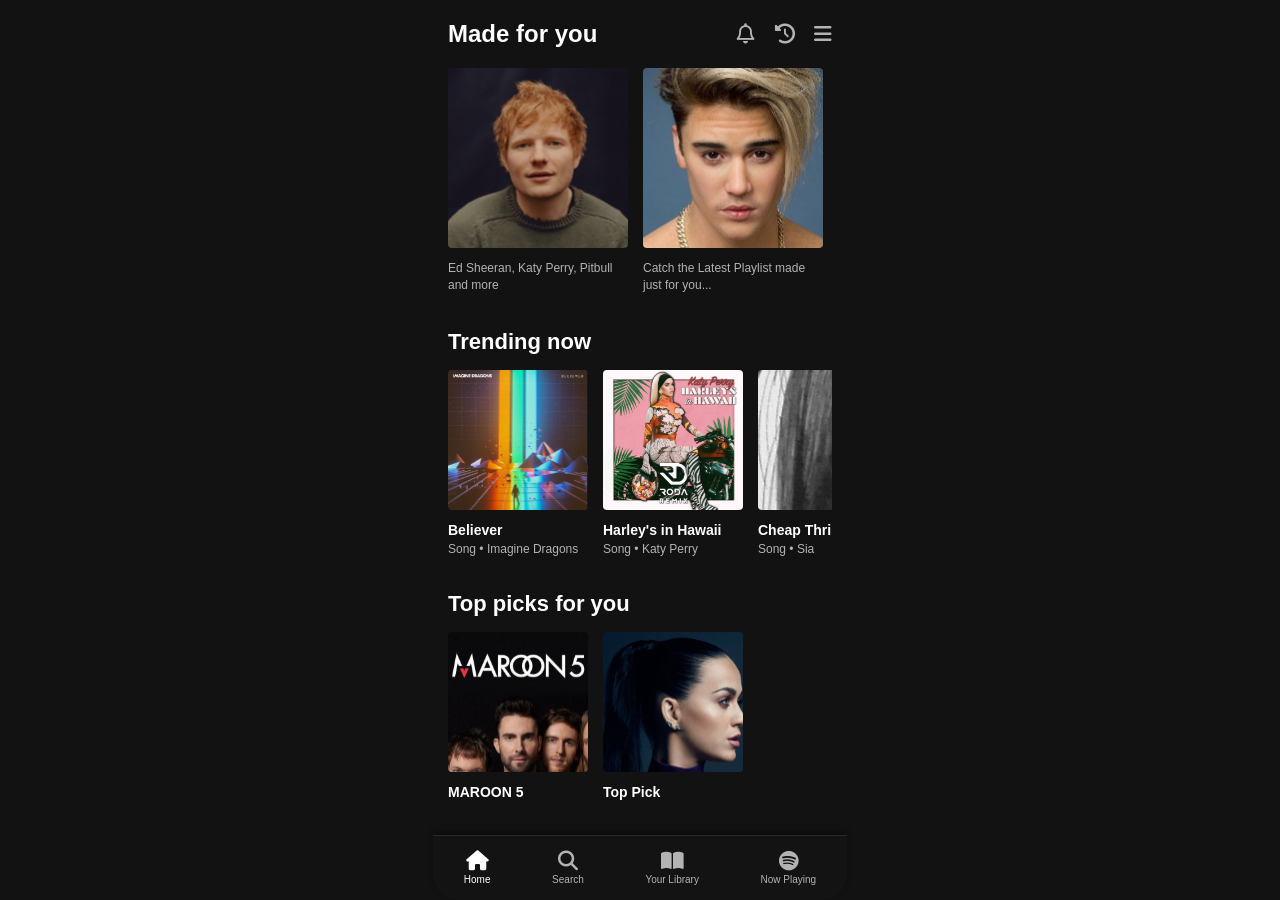
==== Home.html @ 3f7fc910 "first commit" ====
<!DOCTYPE html>
<html lang="en">

<head>
    <meta charset="UTF-8">
    <meta name="viewport" content="width=device-width, initial-scale=1.0">
    <title>Spotify - Home</title>
    <link rel="stylesheet" href="style.css">
    <link rel="stylesheet" href="https://cdnjs.cloudflare.com/ajax/libs/font-awesome/6.4.0/css/all.min.css">
</head>

<body class="app-body">

    <div id="sideMenu" class="side-menu">
        <div class="profile-section">
            
            <h3>Maha</h3>
        </div>
        <ul class="menu-list">
            <li><i class="fa-solid fa-house"></i> Home</li>
            <li><i class="fa-regular fa-comment-dots"></i> Messages</li>
            <li><i class="fa-regular fa-bell"></i> Notifications</li>
            <li><i class="fa-regular fa-bookmark"></i> Bookmarks</li>
            <li><i class="fa-regular fa-user"></i> Profile</li>
        </ul>
        <div class="nav-item" onclick="window.location.href='login.html'">
            <i  class="fa-solid fa-arrow-right-from-bracket"></i><br>Log out</div>
    </div>
   
    <div id="overlay" class="overlay" onclick="toggleMenu()"></div>

    <div class="main-content">
        <div class="header">
            <h2>Made for you</h2>
            <div class="header-icons">
                <i class="fa-regular fa-bell"></i>
                <i class="fa-solid fa-clock-rotate-left"></i>
                <i class="fa-solid fa-bars" onclick="toggleMenu()" style="cursor: pointer;"></i> <!-- زر فتح القائمة -->
            </div>
        </div>

        <div class="horizontal-scroll">
            <div class="card-large">
                <img src="images/Ed Sheeran.svg" alt="Ed Sheeran">
                <div class="card-text">Ed Sheeran, Katy Perry, Pitbull and more</div>
            </div>
            <div class="card-large">
                <img src="images/Justin Bieber.svg" alt="Catch the Latest">
                <div class="card-text">Catch the Latest Playlist made just for you...</div>
            </div>
        </div>

        <h2 class="section-title">Trending now</h2>
        <div class="horizontal-scroll">
            <div class="card-small">
                <img src="images/Believer Poster.svg" alt="Believer">
                <p class="song-title">Believer</p>
                <p class="song-artist">Song • Imagine Dragons</p>
            </div>
            <div class="card-small">
                <img src="images/Harley poster.svg" alt="Harley's">
                <p class="song-title">Harley's in Hawaii</p>
                <p class="song-artist">Song • Katy Perry</p>
            </div>
            <div class="card-small">
                <img src="images/Cheap Thrills.svg" alt="Song">
                <p class="song-title">Cheap Thrills</p>
                <p class="song-artist">Song • Sia</p>
            </div>
        </div>

        <h2 class="section-title">Top picks for you</h2>
        <div class="horizontal-scroll">
            <div class="card-small">
                <img src="images/Maroon 5.svg" alt="Maroon 5">
                <p class="song-title">MAROON 5</p>
            </div>
            <div class="card-small">
                <img src="images/Katy Perry.svg" alt="Top Pick">
                <p class="song-title">Top Pick</p>
            </div>
        </div>
    </div>

    <div class="bottom-nav">
        <div class="nav-item active" onclick="window.location.href='Home.html'"><i
                class="fa-solid fa-house"></i><br>Home</div>
        <div class="nav-item" onclick="window.location.href='search.html'"><i
                class="fa-solid fa-magnifying-glass"></i><br>Search</div>
         <div class="nav-item" onclick="window.location.href='playlist.html'">
             <i class="fa-solid fa-book-open"></i><br>Your Library
        </div>
        <div class="nav-item" onclick="window.location.href='player.html'">
        <i class="fa-brands fa-spotify"></i><br>Now Playing</div>

    <script src="script.js"></script>
</body>

</html>
---- style.css ----
:root {
    --green: #1ed760;
    --black: #121212;
    --panel: #181818;
    --muted: #b3b3b3;
    --white: #fff;
}

* {
    box-sizing: border-box;
}

body {
    margin: 0;
    font-family: Arial, Helvetica, sans-serif;
    background: var(--black);
    color: var(--white);
}

a {
    color: inherit;
    text-decoration: none;
}

button,
input {
    font: inherit;
}

button {
    cursor: pointer;
}

/* =========================
   Startup Screen
========================= */

.startup-page {
    min-height: 100vh;
    display: grid;
    place-content: center;
    justify-items: center;
    background: #000;
}
.social-icon {
    width: 20px;
    height: 20px;
    object-fit: contain;
    vertical-align: middle;
    margin-right: 10px;
}
.welcome-logo-img {
    width: 140px;
    height: auto;
    object-fit: contain;
    filter: brightness(0) invert(1);
}
.icon-btn img {
    width: 24px;
    height: 24px;
    object-fit: contain;
    display: block;
}

.icon-btn {
    display: flex;
    align-items: center;
    justify-content: center;
    border: none;
    background: transparent;
    cursor: pointer;
}
.icon-btn img {
    filter: brightness(0) invert(1);
}
/* Keep original playlist icon colors */
.playlist-toolbar .icon-btn img {
    filter: none;
}
/* =========================
   Authentication Pages
========================= */

.auth-page {
    min-height: 100vh;
    display: grid;
    place-items: center;
    padding: 24px;
    background: #121212;
}

.auth-card {
    width: min(100%, 390px);
    padding: 30px 28px;
    text-align: center;
}

.brand-mark {
    display: inline-grid;
    place-items: center;
    width: 48px;
    height: 48px;
    border-radius: 50%;
    background: #fff;
    color: #121212;
    font-size: 40px;
    font-weight: bold;
    line-height: .7;
    margin-bottom: 22px;
}

.auth-card h1 {
    font-size: 25px;
    line-height: 1.25;
    margin: 0 0 28px;
}

.auth-card form {
    text-align: left;
}

.auth-card label {
    display: block;
    font-weight: bold;
    font-size: 13px;
    margin: 15px 0 7px;
}

.auth-card input {
    width: 100%;
    padding: 14px;
    background: #242424;
    border: 1px solid #777;
    border-radius: 5px;
    color: white;
    outline: none;
}

.auth-card input:focus {
    border: 2px solid var(--green);
}

.btn {
    display: flex;
    align-items: center;
    justify-content: center;
    width: 100%;
    min-height: 44px;
    border-radius: 30px;
    font-weight: bold;
    border: 0;
    margin: 10px 0;
}

.btn-green {
    background: var(--green);
    color: #000;
}

.btn-green:hover {
    background: #39ed77;
    transform: scale(1.015);
}

.btn-outline {
    background: transparent;
    color: white;
    border: 1px solid #aaa;
}

.welcome-card .btn {
    margin: 9px 0;
}

.welcome-card .text-link {
    display: inline-block;
    margin-top: 10px;
    font-weight: bold;
}

.text-link:hover,
.auth-switch a:hover {
    text-decoration: underline;
}

.error {
    display: block;
    color: #ff7777;
    font-size: 12px;
    min-height: 15px;
    margin-top: 5px;
}

.hint {
    display: block;
    color: #aaa;
    font-size: 11px;
    margin: 7px 0;
}

.forgot-link {
    display: block;
    text-align: right;
    color: var(--green);
    font-size: 12px;
    margin: 10px 0 18px;
}

.auth-switch {
    font-size: 13px;
    color: #bbb;
    margin-top: 26px;
}

.auth-switch a {
    color: white;
    font-weight: bold;
}

.form-status,
.small-note {
    font-size: 12px;
    color: var(--green);
    min-height: 16px;
}

/* =========================
   Main Application
========================= */

.app-page {
    background: #090909;
    min-height: 100vh;
}

.app-shell {
    max-width: 1100px;
    margin: auto;
    min-height: 100vh;
    background: linear-gradient(180deg, #24213c 0, #111 340px);
    position: relative;
    padding-bottom: 90px;
}

/* Header */

.app-header {
    height: 64px;
    display: flex;
    align-items: center;
    justify-content: space-between;
    padding: 0 22px;
}

.app-brand {
    font-weight: 800;
    font-size: 20px;
    letter-spacing: -1px;
}

.app-brand span {
    color: var(--green);
}

.icon-actions {
    display: flex;
    align-items: center;
    gap: 10px;
}

.icon-btn {
    border: 0;
    background: transparent;
    color: inherit;
    font-size: 22px;
    padding: 7px;
}

.profile-open {
    font-size: 18px;
}

/* Main Content */

.main-content {
    padding: 15px 22px 35px;
}

.section {
    margin: 12px 0 30px;
}

.section-heading {
    display: flex;
    align-items: center;
    justify-content: space-between;
    margin-bottom: 14px;
}

.section-heading h1,
.section-heading h2,
.search-content h1 {
    font-size: 22px;
    margin: 0;
}

.section-heading a {
    font-size: 12px;
    color: #bbb;
}

/* Cards */

.card-grid.two {
    display: grid;
    grid-template-columns: repeat(2, minmax(0, 1fr));
    gap: 12px;
}

.horizontal-cards {
    display: flex;
    gap: 13px;
    overflow-x: auto;
    padding-bottom: 8px;
}

.media-card {
    width: 145px;
    flex: 0 0 145px;
    background: #202020;
    padding: 10px;
    border-radius: 7px;
    cursor: pointer;
}

.media-card img {
    width: 100%;
    aspect-ratio: 1;
    object-fit: cover;
    border-radius: 4px;
}

.media-card strong {
    display: block;
    font-size: 13px;
    margin: 8px 0 4px;
}

.media-card small {
    display: block;
    color: #aaa;
    font-size: 11px;
    line-height: 1.4;
}

.feature-card {
    display: flex;
    gap: 10px;
    align-items: center;
    background: #252525;
    border-radius: 7px;
    overflow: hidden;
    min-width: 0;
}

.feature-card img {
    width: 44%;
    aspect-ratio: 1;
    object-fit: cover;
}

.feature-card div {
    padding: 8px;
}

.feature-card strong {
    font-size: 12px;
}

.feature-card small {
    display: block;
    color: #aaa;
    font-size: 10px;
    margin-top: 5px;
}

/* =========================
   Search Screen
========================= */

.search-content h1 {
    margin: 10px 0 17px;
}

.search-box {
    display: flex;
    gap: 10px;
    align-items: center;
    background: #fff;
    color: #111;
    border-radius: 5px;
    padding: 0 12px;
    height: 44px;
}

.search-box span {
    font-size: 25px;
}

.search-box input {
    border: 0;
    outline: 0;
    width: 100%;
    background: transparent;
    color: #111;
    font-size: 13px;
}

.eyebrow {
    font-size: 11px;
    font-weight: bold;
    margin: 22px 0 10px;
}

.genre-grid {
    display: grid;
    grid-template-columns: repeat(2, minmax(0, 1fr));
    gap: 10px;
}

.genre-card {
    height: 92px;
    padding: 12px;
    border-radius: 5px;
    font-size: 14px;
    font-weight: bold;
    background: #7c55a5;
}

.genre-card.wine {
    background: #8e1739;
}

.genre-card.orange {
    background: #d9430b;
}

.genre-card.pink {
    background: #e90b58;
}

.genre-card.blue {
    background: #263f78;
}

.genre-card.teal {
    background: #367a8c;
}

.result-list {
    display: grid;
    gap: 8px;
}

.result-row {
    display: flex;
    align-items: center;
    gap: 12px;
    padding: 8px;
    border-radius: 5px;
    background: #1d1d1d;
}

.result-row img {
    width: 48px;
    height: 48px;
    object-fit: cover;
}

.result-row small {
    display: block;
    color: #aaa;
    margin-top: 4px;
}

/* =========================
   Bottom Navigation
========================= */

.bottom-nav {
    position: fixed;
    bottom: 0;
    left: 50%;
    transform: translateX(-50%);
    width: 100%;
    max-width: 414px;
    height: 65px;
    background: linear-gradient(180deg, #131313 0%, #131313 100%);
    box-shadow: 0 -4px 6px rgba(0, 0, 0, 0.3);
    backdrop-filter: blur(6px);
    -webkit-backdrop-filter: blur(6px);
    display: flex;
    justify-content: space-around;
    align-items: center;
    border-top: none;
    z-index: 20;
    border-bottom-left-radius: 23px;
    border-bottom-right-radius: 23px;
}

.bottom-nav a {
    display: grid;
    justify-items: center;
    gap: 4px;
    color: #aaa;
    font-size: 10px;
}

.bottom-nav a span {
    font-size: 20px;
}

.bottom-nav a.active {
    color: #fff;
}

/* =========================
   Profile Drawer
========================= */

.profile-overlay {
    position: fixed;
    inset: 0;
    background: #0009;
    z-index: 50;
    display: none;
    justify-content: flex-end;
}

.profile-overlay.open {
    display: flex;
}

.profile-drawer {
    width: min(310px, 84vw);
    height: 100%;
    background: #f7f7f7;
    color: #111;
    padding: 25px 20px;
    display: flex;
    flex-direction: column;
}

.profile-user {
    display: flex;
    align-items: center;
    gap: 12px;
    padding-bottom: 22px;
    border-bottom: 1px solid #ddd;
}

.profile-user img {
    width: 44px;
    height: 44px;
    border-radius: 50%;
    object-fit: cover;
}

.profile-user strong {
    font-size: 13px;
}

.profile-links {
    display: grid;
    gap: 21px;
    margin-top: 25px;
}

.profile-links a {
    font-size: 14px;
}

.profile-logout {
    margin-top: auto;
    font-size: 14px;
    padding: 12px 0;
}

/* =========================
   Playlist Screen
========================= */

.playlist-content {
    padding: 15px 22px 90px;
    background: transparent;
}

/* Back Button */

.playlist-content .back-link {
    display: inline-flex;
    align-items: center;
    color: #ffffff;
    font-size: 14px;
    margin: 5px 0 20px;
    gap: 8px;
}

/* Playlist Hero */

.playlist-hero {
    display: flex;
    align-items: flex-end;
    gap: 22px;
}

.playlist-hero .playlist-cover {
    width: 190px;
    height: 190px;
    aspect-ratio: 1 / 1;
    object-fit: cover;
    display: block;
    box-shadow: 0 8px 25px #0008;
    flex-shrink: 0;
}

.playlist-info {
    min-width: 0;
    flex: 1;
}

.playlist-info h1 {
    font-size: clamp(28px, 5vw, 48px);
    font-weight: 800;
    margin: 8px 0;
    color: #fff;
}

.playlist-info p {
    color: #b3b3b3;
    font-size: 12px;
    line-height: 1.5;
    margin: 7px 0;
}

.playlist-info .eyebrow {
    color: #fff;
    font-size: 11px;
    font-weight: bold;
    margin: 0 0 8px;
}

.playlist-owner {
    display: flex;
    align-items: center;
    gap: 7px;
    margin-top: 10px;
}

.playlist-owner img {
    width: 20px;
    height: 20px;
    object-fit: contain;
}

.playlist-owner span {
    font-size: 12px;
    font-weight: bold;
    color: #fff;
}

.playlist-info .playlist-meta {
    font-size: 11px;
    color: #b3b3b3;
}

/* Playlist Toolbar */

.playlist-toolbar {
    display: flex;
    align-items: center;
    gap: 22px;
    margin: 28px 0 22px;
}

.playlist-toolbar .icon-btn {
    width: 28px;
    height: 28px;
    padding: 3px;
    background: transparent;
    border: none;
}

.playlist-toolbar .icon-btn img {
    width: 100%;
    height: 100%;
    object-fit: contain;
    filter: none;
}

.playlist-toolbar .play-large {
    width: 52px;
    height: 52px;
    margin-left: auto;
    border: none;
    border-radius: 50%;
    background: #1ed760;
    display: flex;
    align-items: center;
    justify-content: center;
}

.playlist-toolbar .play-large img {
    width: 23px;
    height: 23px;
    object-fit: contain;
}

/* Track Heading */

.track-heading {
    display: grid;
    grid-template-columns: 35px minmax(0, 2fr) minmax(0, 1.5fr) 55px;
    gap: 12px;
    align-items: center;
    padding: 10px 12px;
    color: #b3b3b3;
    font-size: 12px;
    border-bottom: 1px solid #383838;
    margin-bottom: 10px;
}

/* Track List */

.track-list {
    display: flex;
    flex-direction: column;
    gap: 3px;
}

.track-row {
    display: grid;
    grid-template-columns: 35px minmax(0, 2fr) minmax(0, 1.5fr) 55px;
    gap: 12px;
    align-items: center;
    padding: 8px 12px;
    border-radius: 5px;
    color: #fff;
    font-size: 12px;
    cursor: pointer;
    min-width: 0;
}

.track-row:hover {
    background: #ffffff18;
}

.track-title {
    display: flex;
    align-items: center;
    gap: 12px;
    min-width: 0;
}

.track-title img {
    width: 42px;
    height: 42px;
    object-fit: cover;
    flex-shrink: 0;
}

.track-title div {
    min-width: 0;
}

.track-title strong {
    display: block;
    font-size: 13px;
    font-weight: 500;
    color: #fff;
}

.track-title small {
    display: block;
    color: #b3b3b3;
    font-size: 11px;
    margin-top: 5px;
}

.track-album {
    color: #b3b3b3;
    overflow: hidden;
    white-space: nowrap;
    text-overflow: ellipsis;
}

.track-duration {
    color: #b3b3b3;
    text-align: right;
}

/* Playlist Responsive */

@media (max-width: 600px) {

    .playlist-content {
        padding: 15px 16px 90px;
    }

    .playlist-hero {
        flex-direction: column;
        align-items: center;
        text-align: center;
        gap: 18px;
    }

    .playlist-hero .playlist-cover {
        width: min(65vw, 230px);
        height: auto;
        aspect-ratio: 1 / 1;
    }

    .playlist-info {
        width: 100%;
    }

    .playlist-info h1 {
        font-size: 27px;
    }

    .playlist-owner {
        justify-content: center;
    }

    .playlist-toolbar {
        margin: 22px 0;
    }

    .track-heading,
    .track-row {
        grid-template-columns: 25px minmax(0, 1fr) 45px;
        gap: 8px;
    }

    .track-heading span:nth-child(3),
    .track-row .track-album {
        display: none;
    }

    .track-title {
        gap: 9px;
    }

    .track-title img {
        width: 40px;
        height: 40px;
    }
}

/* =========================
   Music Player Screen
========================= */

.player-page {
    min-height: 100vh;
    background: linear-gradient(160deg, #5E5A4F, #35322D , #1D1C1A);
    display: grid;
    place-items: center;
    padding: 20px;
}

.player-shell {
    width: min(100%, 430px);
    min-height: calc(100vh - 40px);
    display: flex;
    flex-direction: column;
    padding: 12px 18px 25px;
}

.player-top {
    display: flex;
    align-items: center;
    justify-content: space-between;
    text-align: center;
    margin-bottom: 22px;
}

.player-top>a {
    font-size: 30px;
}

.player-top small,
.player-top strong {
    display: block;
}

.player-top small {
    font-size: 9px;
    letter-spacing: 1px;
    color: #ddd;
}

.player-top strong {
    font-size: 12px;
    margin-top: 4px;
}

.player-art {
    width: 100%;
    aspect-ratio: 1;
    object-fit: cover;
    border-radius: 4px;
    box-shadow: 0 10px 30px #0005;
}

/* Now Playing */

.now-playing {
    display: flex;
    justify-content: space-between;
    align-items: center;
    margin: 23px 0 12px;
}

.now-playing h1 {
    font-size: 19px;
    margin: 0 0 6px;
}

.now-playing p {
    font-size: 13px;
    color: #ddd;
    margin: 0;
}

.like-btn {
    border: 0;
    background: none;
    color: white;
    font-size: 27px;
}

.like-btn.liked {
    color: var(--green);
}

/* Progress Bar */

.progress-wrap input {
    width: 100%;
    accent-color: white;
}

.time-row {
    display: flex;
    justify-content: space-between;
    color: #ddd;
    font-size: 10px;
}

/* Player Controls */

.player-controls {
    display: flex;
    align-items: center;
    justify-content: space-between;
    margin: 25px 5px;
}

.player-controls button {
    border: 0;
    background: none;
    color: white;
    font-size: 22px;
}

.player-controls .play-pause {
    width: 58px;
    height: 58px;
    border-radius: 50%;
    background: white;
    color: #111;
    font-size: 22px;
}

.player-note {
    text-align: center;
    color: #ccc;
    font-size: 10px;
    margin-top: auto;
}

/* =========================
   Responsive Design
========================= */

@media (min-width: 700px) {

    .app-shell {
        padding-bottom: 0;
    }

    .bottom-nav {
        position: static;
        transform: none;
        width: 100%;
        margin-top: 20px;
    }

    .main-content {
        padding: 25px 35px;
    }

    .card-grid.two {
        grid-template-columns: repeat(2, minmax(0, 240px));
    }

    .media-card {
        width: 175px;
        flex-basis: 175px;
    }

    .player-shell {
        min-height: 0;
    }

    .player-art {
        max-height: 420px;
    }

    .player-page {
        padding: 40px;
    }
}

@media (max-width: 480px) {

    .main-content {
        padding-left: 15px;
        padding-right: 15px;
    }

    .playlist-hero {
        align-items: center;
        flex-direction: column;
        text-align: center;
    }

    .playlist-hero img {
        width: min(65vw, 210px);
    }

    .track-heading,
    .track-row {
        grid-template-columns: 22px minmax(0, 1fr) 42px;
    }

    .track-album {
        display: none;
    }

    .track-heading span:nth-child(3) {
        display: none;
    }

    .track-duration {
        text-align: right;
    }

    .app-header {
        padding: 0 15px;
    }
}

* {
    box-sizing: border-box;
    margin: 0;
    padding: 0;
    font-family: 'Helvetica Neue', Helvetica, Arial, sans-serif;
}





body {
    background-color: #121212;
    color: #ffffff;
    display: flex;
    justify-content: center;
    align-items: center;
    min-height: 100vh;
    margin: 0;
    overflow-x: hidden;
}


.app-body {
    display: block;
    width: 100%;
    max-width: 414px;
    height: 100vh;
    overflow-y: auto;
    position: relative;
    background-color: #121212;
    padding-bottom: 70px;
    margin: 0 auto;
  
}

.app-body::-webkit-scrollbar {
    display: none;
}

.main-content {
    padding: 20px 15px;
}

.header {
    display: flex;
    justify-content: space-between;
    align-items: center;
    margin-bottom: 20px;
}

.header h2 {
    font-size: 24px;
    font-weight: 700;
    margin: 0;
}

.header-icons i {
    font-size: 20px;
    margin-left: 15px;
    color: #b3b3b3;
    cursor: pointer;
}

.section-title {
    font-size: 22px;
    font-weight: 700;
    margin: 25px 0 15px 0;
}

.horizontal-scroll {
    display: flex;
    overflow-x: auto;
    gap: 15px;
    padding-bottom: 10px;
    scrollbar-width: none;
    /* Firefox */
}

.horizontal-scroll::-webkit-scrollbar {
    display: none;
}

.card-large {
    min-width: 180px;
    max-width: 180px;
}

.card-large img {
    width: 100%;
    height: 180px;
    object-fit: cover;
    border-radius: 4px;
}

.card-text {
    font-size: 12px;
    color: #b3b3b3;
    margin-top: 8px;
    line-height: 1.4;
}

.card-small {
    min-width: 140px;
    max-width: 140px;
}

.card-small img {
    width: 100%;
    height: 140px;
    object-fit: cover;
    border-radius: 4px;
}

.card-small .song-title {
    font-size: 14px;
    font-weight: 600;
    margin-top: 8px;
    white-space: nowrap;
    overflow: hidden;
    text-overflow: ellipsis;
}

.card-small .song-artist {
    font-size: 12px;
    color: #b3b3b3;
    margin-top: 4px;
}

.bottom-nav {
    display: flex;
    justify-content: space-around;
    background-color: #000;
    padding: 10px 0;
    position: fixed;
    bottom: 0;
    width: 100%;
    max-width: 414px;
    left: 50%;
    transform: translateX(-50%);
    border-top: 1px solid #282828;
    z-index: 100;
}

.nav-item {
    color: #b3b3b3;
    font-size: 10px;
    text-align: center;
    cursor: pointer;
}

.nav-item i {
    font-size: 20px;
    margin-bottom: 3px;
}

.nav-item.active {
    color: #ffffff;
}

.overlay {
    position: fixed;
    top: 0;
    left: 0;
    width: 100%;
    height: 100%;
    background: rgba(0, 0, 0, 0.7);
    display: none;
    z-index: 150;
}

.side-menu {
    position: fixed;
    top: 0;
    left: -80%;
    width: 80%;
    height: 100vh;
    background-color: #ffffff;
    color: #000000;
    z-index: 200;
    transition: left 0.3s ease;
    display: flex;
    flex-direction: column;
    padding: 30px 20px;
}

.side-menu.open {
    left: 0;
}

.profile-section {
    text-align: left;
    margin-bottom: 30px;
    padding-bottom: 20px;
    border-bottom: 1px solid #e0e0e0;
}

.avatar {
    width: 60px;
    height: 60px;
    border-radius: 50%;
    margin-bottom: 10px;
}

.profile-section h3 {
    font-size: 18px;
}

.menu-list {
    list-style: none;
    flex-grow: 1;
}

.menu-list li {
    padding: 15px 0;
    font-size: 16px;
    font-weight: 500;
    display: flex;
    align-items: center;
    cursor: pointer;
}

.menu-list li i {
    margin-right: 15px;
    font-size: 20px;
    color: #555;
}

.logout-section {
    padding: 20px 0;
    border-top: 1px solid #e0e0e0;
    font-weight: 600;
    cursor: pointer;
}

.logout-section i {
    margin-right: 10px;
}

.page-title {
    font-size: 32px;
    margin-bottom: 20px;
}

.search-bar {
    background-color: #ffffff;
    border-radius: 5px;
    padding: 12px;
    display: flex;
    align-items: center;
    margin-bottom: 25px;
}

.search-bar i {
    color: #000;
    margin-right: 10px;
}

.search-bar input {
    border: none;
    outline: none;
    width: 100%;
    font-size: 16px;
    color: #000;
    background: transparent;
}

.genre-grid {
    display: grid;
    grid-template-columns: 1fr 1fr;
    gap: 15px;
    margin-bottom: 20px;
}

.genre-card {
    height: 100px;
    border-radius: 8px;
    padding: 10px;
    font-weight: 700;
    font-size: 18px;
    position: relative;
    overflow: hidden;
    box-shadow: 0 4px 6px rgba(0, 0, 0, 0.3);
}

.playlist-header {
    margin-bottom: 20px;
}

.album-cover img {
    width: 100%;
    max-width: 300px;
    display: block;
    margin: 0 auto;
    border-radius: 8px;
    box-shadow: 0 10px 20px rgba(0, 0, 0, 0.5);
}

.album-desc {
    font-size: 14px;
    color: #b3b3b3;
    margin-top: 15px;
    text-align: left;
}

.playlist-meta {
    display: flex;
    align-items: center;
    justify-content: left;
    margin-top: 10px;
    font-size: 14px;
    font-weight: 600;
}

.playlist-meta i {
    margin-right: 8px;
}

.playlist-stats {
    font-size: 12px;
    color: #b3b3b3;
    text-align: left;
    margin-top: 5px;
}

.playlist-actions {
    display: flex;
    justify-content: space-between;
    align-items: center;
    margin: 20px 0;
}

.playlist-actions i {
    font-size: 24px;
    color: #b3b3b3;
    cursor: pointer;
}

.btn-play {
    background-color: #1DB954;
    color: #000;
    border: none;
    width: 50px;
    height: 50px;
    border-radius: 50%;
    font-size: 20px;
    cursor: pointer;
    display: flex;
    justify-content: center;
    align-items: center;
}

.song-list {
    display: flex;
    flex-direction: column;
    gap: 15px;
    margin-bottom: 20px;
}

.song-item {
    display: flex;
    align-items: center;
    cursor: pointer;
}

.song-item img {
    width: 50px;
    height: 50px;
    border-radius: 4px;
    margin-right: 15px;
}

.song-info {
    flex-grow: 1;
}

.song-info .song-title {
    font-size: 16px;
    font-weight: 600;
}

.song-info .song-artist {
    font-size: 12px;
    color: #b3b3b3;
    margin-top: 3px;
}

.song-item i {
    color: #b3b3b3;
    font-size: 18px;
}
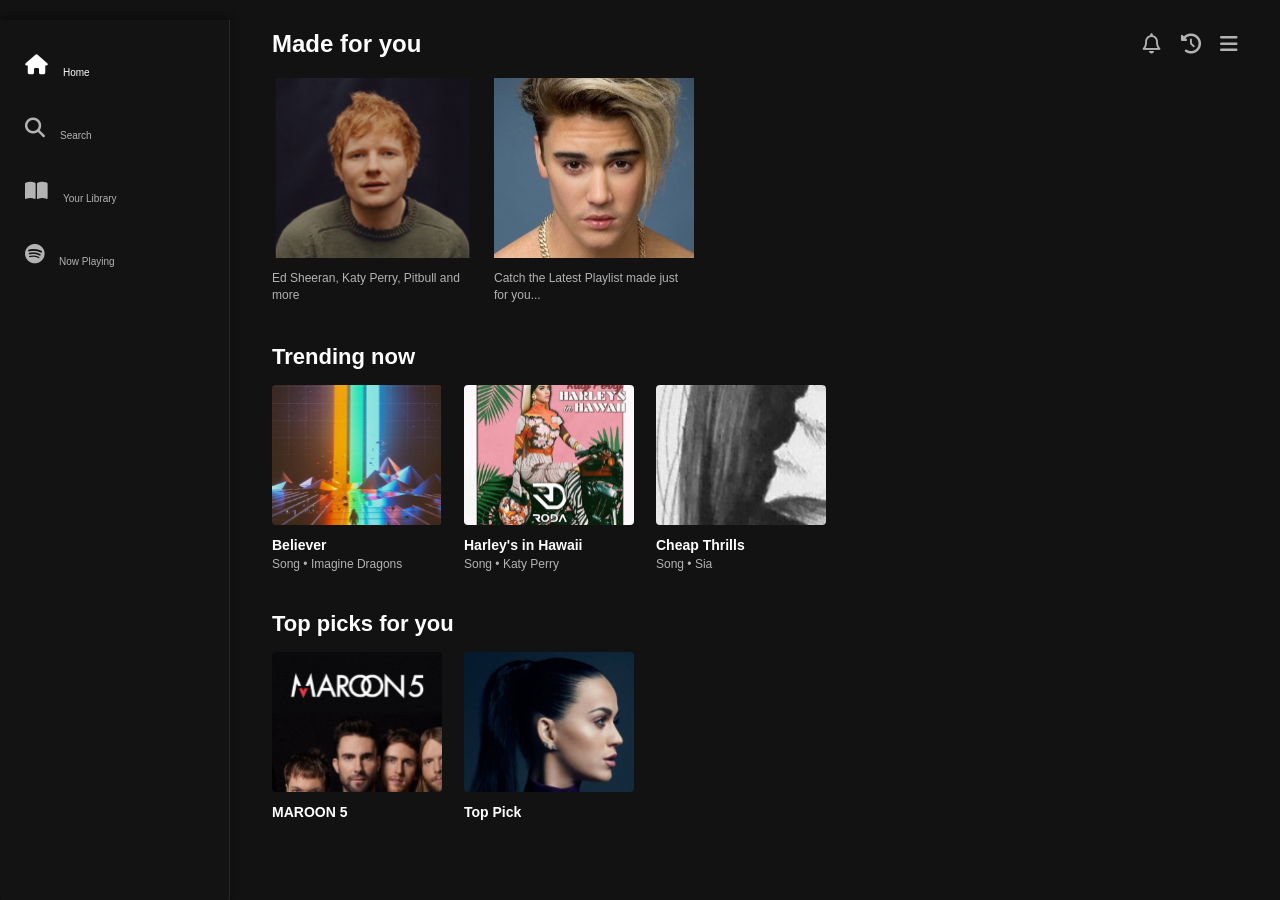
==== commit 979877f0: "wed edits" ====
--- a/Home.html
+++ b/Home.html
@@ -1,3 +1,4 @@
+
 <!DOCTYPE html>
 <html lang="en">
 
@@ -85,14 +86,16 @@
     <div class="bottom-nav">
         <div class="nav-item active" onclick="window.location.href='Home.html'"><i
                 class="fa-solid fa-house"></i><br>Home</div>
+
         <div class="nav-item" onclick="window.location.href='search.html'"><i
                 class="fa-solid fa-magnifying-glass"></i><br>Search</div>
+
          <div class="nav-item" onclick="window.location.href='playlist.html'">
              <i class="fa-solid fa-book-open"></i><br>Your Library
         </div>
         <div class="nav-item" onclick="window.location.href='player.html'">
         <i class="fa-brands fa-spotify"></i><br>Now Playing</div>
-
+    </div>
     <script src="script.js"></script>
 </body>
 
--- a/style.css
+++ b/style.css
@@ -870,11 +870,11 @@
 }
 
 .player-shell {
-    width: min(100%, 430px);
+    width: min(100%, 600px);
     min-height: calc(100vh - 40px);
     display: flex;
     flex-direction: column;
-    padding: 12px 18px 25px;
+    padding:25px 30px;
 }
 
 .player-top {
@@ -1070,6 +1070,9 @@
     .app-header {
         padding: 0 15px;
     }
+    .app-body{
+        background: #121212;
+    }
 }
 
 * {
@@ -1084,11 +1087,9 @@
 
 
 body {
-    background-color: #121212;
+    background-color: #242424;
     color: #ffffff;
-    display: flex;
-    justify-content: center;
-    align-items: center;
+    display: block;
     min-height: 100vh;
     margin: 0;
     overflow-x: hidden;
@@ -1097,14 +1098,15 @@
 
 .app-body {
     display: block;
-    width: 100%;
-    max-width: 414px;
-    height: 100vh;
+    width: calc(100%-230px);
+    max-width: none;
+    min-height: 100vh;
+    height: auto;
     overflow-y: auto;
     position: relative;
     background-color: #121212;
-    padding-bottom: 70px;
-    margin: 0 auto;
+    padding-bottom: 0;
+    margin-left: 230px ;
   
 }
 
@@ -1113,7 +1115,11 @@
 }
 
 .main-content {
-    padding: 20px 15px;
+    width: 100%;
+    max-width: 1440px;
+    height: 100vh;
+    margin: 0 auto;
+    padding: 30px 4%;
 }
 
 .header {
@@ -1145,10 +1151,9 @@
 .horizontal-scroll {
     display: flex;
     overflow-x: auto;
-    gap: 15px;
-    padding-bottom: 10px;
-    scrollbar-width: none;
-    /* Firefox */
+    gap: 22px;
+    padding-bottom: 15px;
+    scrollbar-width: thin;
 }
 
 .horizontal-scroll::-webkit-scrollbar {
@@ -1156,15 +1161,13 @@
 }
 
 .card-large {
-    min-width: 180px;
-    max-width: 180px;
+    min-width: 200px;
+    max-width: 200px;
 }
 
 .card-large img {
     width: 100%;
     height: 180px;
-    object-fit: cover;
-    border-radius: 4px;
 }
 
 .card-text {
@@ -1175,8 +1178,8 @@
 }
 
 .card-small {
-    min-width: 140px;
-    max-width: 140px;
+    min-width: 170px;
+    max-width: 170px;
 }
 
 .card-small img {
@@ -1203,20 +1206,33 @@
 
 .bottom-nav {
     display: flex;
-    justify-content: space-around;
+    flex-direction: column;
+    justify-content:flex-start;
+    align-items: flex-start;
     background-color: #000;
-    padding: 10px 0;
+    gap: 20px;
+    padding: 25px 15px;
     position: fixed;
     bottom: 0;
+    width: 230px;
+    max-width: 230px;
+    left: 0;
+    top: 0;
+    height: 100vh;
+    transform: none;
+    border-top: none;
+    border-right: 1px solid #282828;
+    z-index: 100;
+}
+
+.nav-item {
+    display: flex;
+    flex-direction: row;
+    align-items: center;
+    justify-content: last baseline;
+    gap: 15px;
     width: 100%;
-    max-width: 414px;
-    left: 50%;
-    transform: translateX(-50%);
-    border-top: 1px solid #282828;
-    z-index: 100;
-}
-
-.nav-item {
+    padding: 10px;
     color: #b3b3b3;
     font-size: 10px;
     text-align: center;
@@ -1246,8 +1262,8 @@
 .side-menu {
     position: fixed;
     top: 0;
-    left: -80%;
-    width: 80%;
+    left: -350px;
+    width: 300px;
     height: 100vh;
     background-color: #ffffff;
     color: #000000;
@@ -1341,17 +1357,17 @@
 
 .genre-grid {
     display: grid;
-    grid-template-columns: 1fr 1fr;
-    gap: 15px;
-    margin-bottom: 20px;
+    grid-template-columns: repeat(4,minmax(0,1fr));
+    gap: 20px;
+    margin-bottom: 25px;
 }
 
 .genre-card {
-    height: 100px;
+    height: 150px;
     border-radius: 8px;
-    padding: 10px;
+    padding: 15px;
     font-weight: 700;
-    font-size: 18px;
+    font-size: 22px;
     position: relative;
     overflow: hidden;
     box-shadow: 0 4px 6px rgba(0, 0, 0, 0.3);
@@ -1360,12 +1376,11 @@
 .playlist-header {
     margin-bottom: 20px;
 }
-
 .album-cover img {
     width: 100%;
-    max-width: 300px;
-    display: block;
-    margin: 0 auto;
+    max-width: 350px;
+    display: block;
+    margin: 0 auto ;
     border-radius: 8px;
     box-shadow: 0 10px 20px rgba(0, 0, 0, 0.5);
 }
@@ -1374,13 +1389,13 @@
     font-size: 14px;
     color: #b3b3b3;
     margin-top: 15px;
-    text-align: left;
+    text-align: center;
 }
 
 .playlist-meta {
     display: flex;
     align-items: center;
-    justify-content: left;
+    justify-content: center;
     margin-top: 10px;
     font-size: 14px;
     font-weight: 600;
@@ -1393,7 +1408,7 @@
 .playlist-stats {
     font-size: 12px;
     color: #b3b3b3;
-    text-align: left;
+    text-align: center;
     margin-top: 5px;
 }
 
@@ -1462,4 +1477,4 @@
 .song-item i {
     color: #b3b3b3;
     font-size: 18px;
-}+}
